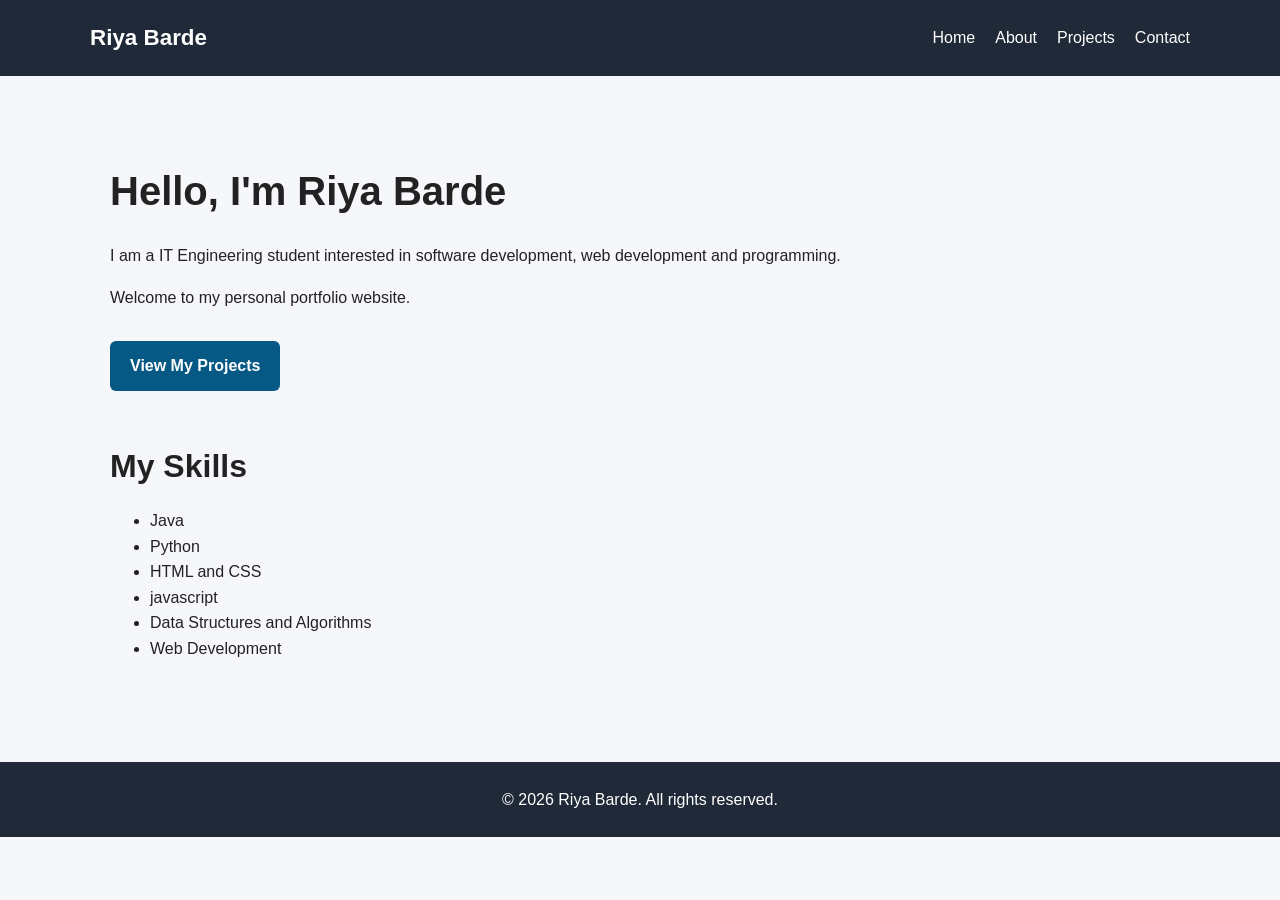
==== index.html @ 86f22471 "Add files via upload" ====
<!DOCTYPE html>
<html lang="en">
<head>
    <meta charset="UTF-8">

    <meta name="viewport" content="width=device-width, initial-scale=1.0">

    <meta name="description"
          content="Riya Barde- IT Engineering student portfolio showcasing skills, projects and contact information.">

    <meta name="author" content="Riya Barde">

    <meta name="robots" content="index, follow">

    <title>Riya Barde | IT Engineering Student</title>

    <link rel="stylesheet" href="style.css">
</head>

<body>

    <!-- Skip link helps keyboard and screen-reader users -->
    <a href="#main-content" class="skip-link">
        Skip to main content
    </a>

    <header>
        <nav aria-label="Main navigation">
            <a href="index.html" aria-label="Go to Home page">
                Riya Barde
            </a>

            <ul>
                <li><a href="index.html" aria-current="page">Home</a></li>
                <li><a href="about.html">About</a></li>
                <li><a href="projects.html">Projects</a></li>
                <li><a href="contact.html">Contact</a></li>
            </ul>
        </nav>
    </header>

    <main id="main-content">

        <section aria-labelledby="intro-heading">

            <h1 id="intro-heading">
                Hello, I'm Riya Barde
            </h1>

            <p>
                I am a IT Engineering student interested in
                software development, web development and programming.
            </p>

            <p>
                Welcome to my personal portfolio website.
            </p>

            <a href="projects.html">
                View My Projects
            </a>

        </section>

        <section aria-labelledby="skills-heading">

            <h2 id="skills-heading">My Skills</h2>

            <ul>
                <li>Java</li>
                <li>Python</li>
                <li>HTML and CSS</li>
                <li>javascript</li>
                <li>Data Structures and Algorithms</li>
                <li>Web Development</li>
            </ul>

        </section>

    </main>

    <footer>
        <p>
            &copy; 2026 Riya Barde. All rights reserved.
        </p>
    </footer>

</body>
</html>
---- style.css ----
/* ==============================
   General Styles
   ============================== */

* {
    box-sizing: border-box;
}

html {
    scroll-behavior: smooth;
}

body {
    margin: 0;
    font-family: Arial, Helvetica, sans-serif;
    line-height: 1.6;
    background-color: #f5f7fa;
    color: #222;
}

/* ==============================
   Skip Link
   ============================== */

.skip-link {
    position: absolute;
    left: -9999px;
    top: 10px;
    padding: 10px 15px;
    background-color: #000;
    color: #fff;
    text-decoration: none;
    z-index: 1000;
}

.skip-link:focus {
    left: 10px;
}

/* ==============================
   Header and Navigation
   ============================== */

header {
    background-color: #1f2937;
    padding: 20px;
}

nav {
    max-width: 1100px;
    margin: 0 auto;
    display: flex;
    justify-content: space-between;
    align-items: center;
    gap: 20px;
}

nav > a {
    color: #ffffff;
    font-size: 1.4rem;
    font-weight: bold;
    text-decoration: none;
}

nav ul {
    list-style: none;
    display: flex;
    gap: 20px;
    margin: 0;
    padding: 0;
}

nav a {
    color: #ffffff;
    text-decoration: none;
}

nav a:hover,
nav a:focus {
    text-decoration: underline;
}

nav a:focus-visible,
button:focus-visible,
input:focus-visible,
textarea:focus-visible {
    outline: 3px solid #fbbf24;
    outline-offset: 3px;
}

/* ==============================
   Main Content
   ============================== */

main {
    max-width: 1100px;
    margin: 0 auto;
    padding: 50px 20px;
}

section {
    margin-bottom: 50px;
}

h1 {
    font-size: 2.5rem;
    margin-bottom: 20px;
}

h2 {
    font-size: 2rem;
    margin-bottom: 15px;
}

h3 {
    font-size: 1.4rem;
}

p {
    max-width: 750px;
}

/* ==============================
   Links and Buttons
   ============================== */

main a {
    color: #075985;
    font-weight: bold;
}

main a:hover,
main a:focus {
    text-decoration: underline;
}

main > section:first-child a {
    display: inline-block;
    margin-top: 15px;
    padding: 12px 20px;
    background-color: #075985;
    color: #ffffff;
    text-decoration: none;
    border-radius: 6px;
}

main > section:first-child a:hover,
main > section:first-child a:focus {
    background-color: #0c4a6e;
}

/* ==============================
   Project Cards
   ============================== */

article {
    background-color: #ffffff;
    padding: 25px;
    margin-bottom: 20px;
    border-radius: 8px;
    border: 1px solid #d1d5db;
}

article h3 {
    margin-top: 0;
}

/* ==============================
   Contact Form
   ============================== */

form {
    max-width: 700px;
    background-color: #ffffff;
    padding: 30px;
    border-radius: 8px;
    border: 1px solid #d1d5db;
}

form div {
    margin-bottom: 20px;
}

label {
    display: block;
    font-weight: bold;
    margin-bottom: 8px;
}

input,
textarea {
    width: 100%;
    padding: 12px;
    font-size: 1rem;
    font-family: inherit;
    border: 2px solid #6b7280;
    border-radius: 5px;
}

textarea {
    resize: vertical;
}

button {
    padding: 12px 22px;
    font-size: 1rem;
    font-weight: bold;
    color: #ffffff;
    background-color: #075985;
    border: none;
    border-radius: 6px;
    cursor: pointer;
}

button:hover,
button:focus {
    background-color: #0c4a6e;
}

/* ==============================
   Footer
   ============================== */

footer {
    text-align: center;
    padding: 25px 20px;
    background-color: #1f2937;
    color: #ffffff;
}

footer p {
    margin: 0 auto;
}

/* ==============================
   Responsive Design
   ============================== */

@media (max-width: 700px) {

    nav {
        flex-direction: column;
        align-items: flex-start;
    }

    nav ul {
        flex-direction: column;
        gap: 10px;
    }

    h1 {
        font-size: 2rem;
    }

    h2 {
        font-size: 1.6rem;
    }

    main {
        padding: 35px 15px;
    }

    form {
        padding: 20px;
    }
}
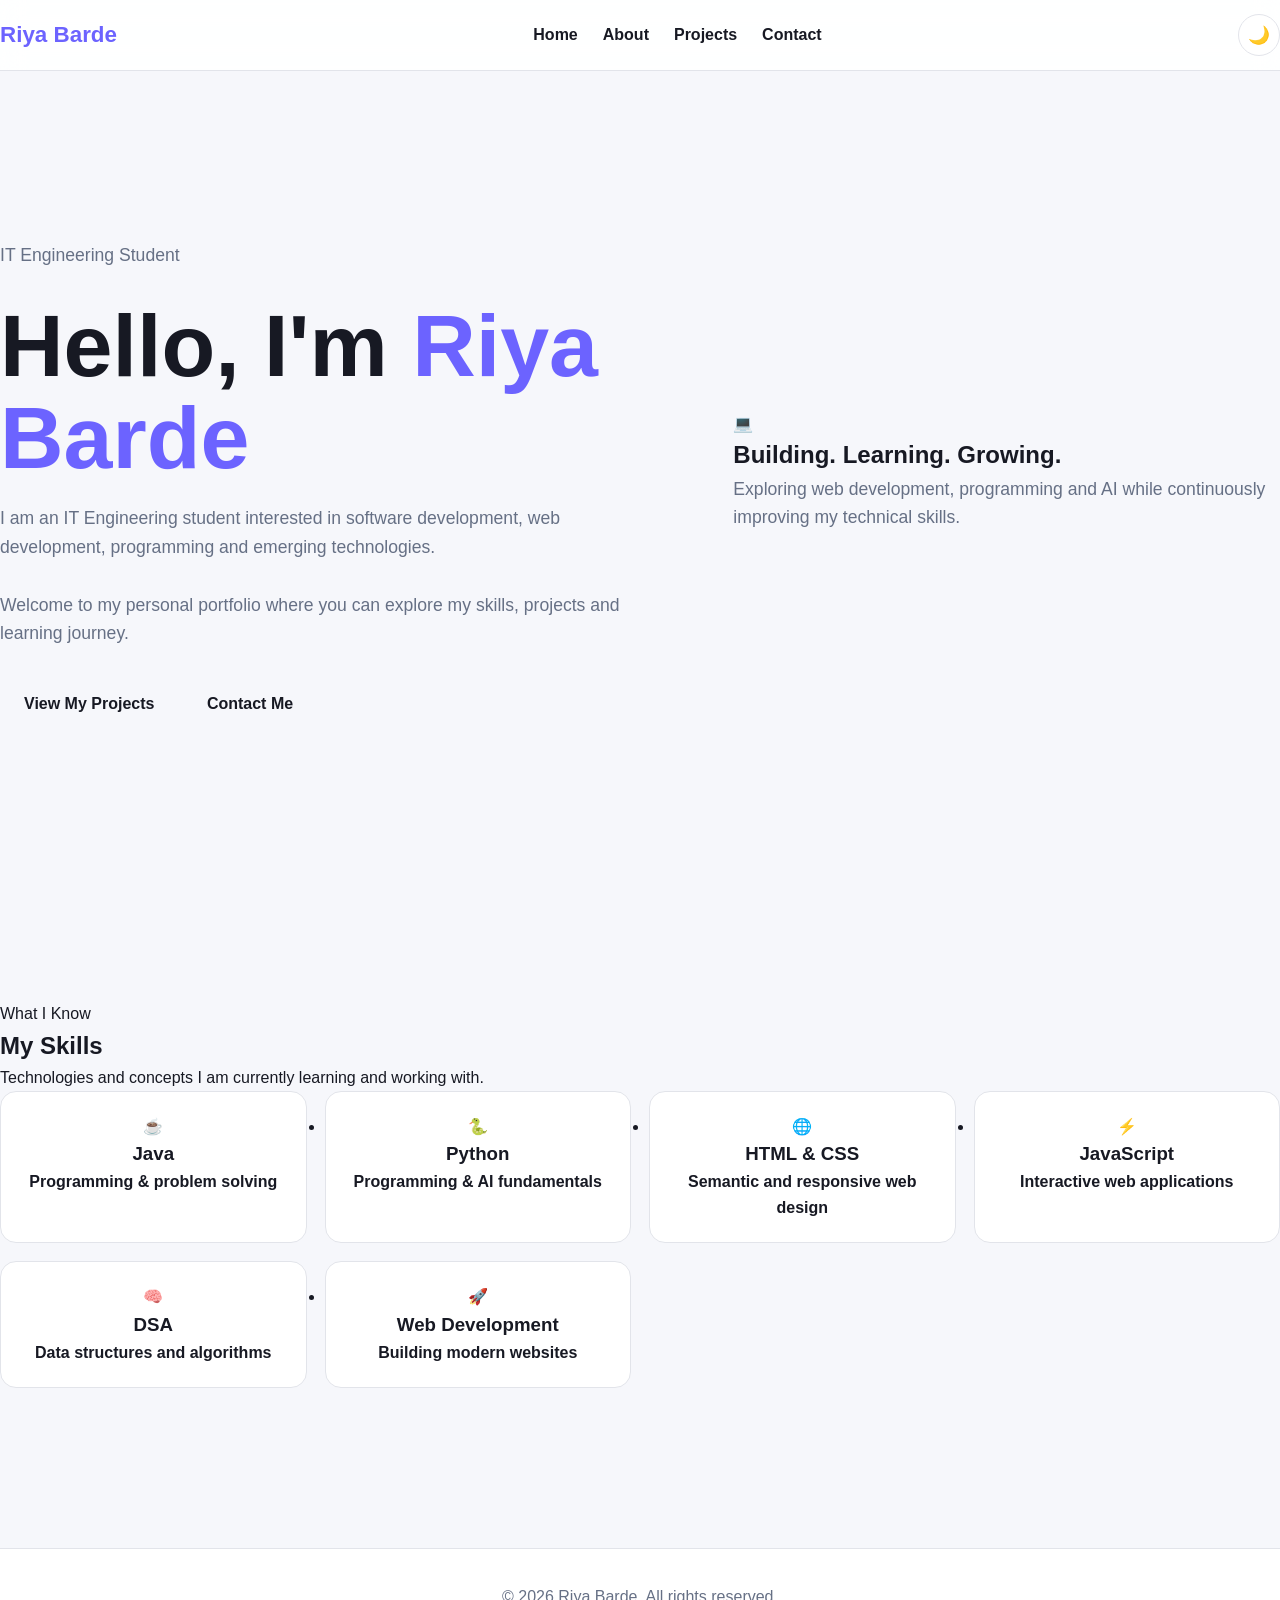
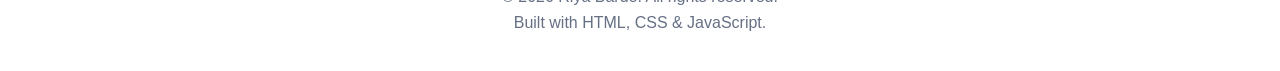
==== commit 3a210bbf: "Refactor index.html for improved structure and content Updated the HTML structure and content for be" ====
--- a/index.html
+++ b/index.html
@@ -1,90 +1,194 @@
+<!DOCTYPE html>
 
-<!DOCTYPE html>
 <html lang="en">
 <head>
     <meta charset="UTF-8">
-
     <meta name="viewport" content="width=device-width, initial-scale=1.0">
 
-    <meta name="description"
-          content="Riya Barde- IT Engineering student portfolio showcasing skills, projects and contact information.">
 
-    <meta name="author" content="Riya Barde">
+<meta name="description"
+      content="Riya Barde - IT Engineering student portfolio showcasing skills, projects and contact information.">
+<meta name="author" content="Riya Barde">
+<meta name="robots" content="index, follow">
 
-    <meta name="robots" content="index, follow">
+<title>Riya Barde | IT Engineering Student</title>
 
-    <title>Riya Barde | IT Engineering Student</title>
+<link rel="stylesheet" href="style.css">
 
-    <link rel="stylesheet" href="style.css">
+
 </head>
 
 <body>
 
-    <!-- Skip link helps keyboard and screen-reader users -->
-    <a href="#main-content" class="skip-link">
-        Skip to main content
-    </a>
 
-    <header>
-        <nav aria-label="Main navigation">
-            <a href="index.html" aria-label="Go to Home page">
-                Riya Barde
-            </a>
+<a href="#main-content" class="skip-link">Skip to main content</a>
 
-            <ul>
-                <li><a href="index.html" aria-current="page">Home</a></li>
-                <li><a href="about.html">About</a></li>
-                <li><a href="projects.html">Projects</a></li>
-                <li><a href="contact.html">Contact</a></li>
-            </ul>
-        </nav>
-    </header>
+<!-- Header -->
+<header class="site-header">
+    <nav class="navbar" aria-label="Main navigation">
 
-    <main id="main-content">
+        <a href="index.html" class="logo" aria-label="Go to Home page">
+            Riya Barde
+        </a>
 
-        <section aria-labelledby="intro-heading">
+        <ul class="nav-links">
+            <li>
+                <a href="index.html" class="active" aria-current="page">
+                    Home
+                </a>
+            </li>
+
+            <li>
+                <a href="about.html">About</a>
+            </li>
+
+            <li>
+                <a href="projects.html">Projects</a>
+            </li>
+
+            <li>
+                <a href="contact.html">Contact</a>
+            </li>
+        </ul>
+
+        <!-- Dark / Light Mode -->
+        <button
+            id="theme-toggle"
+            class="theme-toggle"
+            type="button"
+            aria-label="Toggle dark mode">
+            🌙
+        </button>
+
+    </nav>
+</header>
+
+<!-- Main Content -->
+<main id="main-content">
+
+    <!-- Hero Section -->
+    <section class="hero section-container" aria-labelledby="intro-heading">
+
+        <div class="hero-content">
+
+            <p class="eyebrow">IT Engineering Student</p>
 
             <h1 id="intro-heading">
-                Hello, I'm Riya Barde
+                Hello, I'm <span>Riya Barde</span>
             </h1>
 
-            <p>
-                I am a IT Engineering student interested in
-                software development, web development and programming.
+            <p class="hero-text">
+                I am an IT Engineering student interested in software development,
+                web development, programming and emerging technologies.
             </p>
 
-            <p>
-                Welcome to my personal portfolio website.
+            <p class="hero-description">
+                Welcome to my personal portfolio where you can explore my skills,
+                projects and learning journey.
             </p>
 
-            <a href="projects.html">
-                View My Projects
-            </a>
+            <div class="hero-buttons">
+                <a href="projects.html" class="btn primary-btn">
+                    View My Projects
+                </a>
 
-        </section>
+                <a href="contact.html" class="btn secondary-btn">
+                    Contact Me
+                </a>
+            </div>
 
-        <section aria-labelledby="skills-heading">
+        </div>
+
+        <div class="hero-card">
+
+            <div class="hero-card-icon">💻</div>
+
+            <h2>Building. Learning. Growing.</h2>
+
+            <p>
+                Exploring web development, programming and AI while
+                continuously improving my technical skills.
+            </p>
+
+        </div>
+
+    </section>
+
+    <!-- Skills Section -->
+    <section class="section-container" aria-labelledby="skills-heading">
+
+        <div class="section-heading">
+            <p class="eyebrow">What I Know</p>
 
             <h2 id="skills-heading">My Skills</h2>
 
-            <ul>
-                <li>Java</li>
-                <li>Python</li>
-                <li>HTML and CSS</li>
-                <li>javascript</li>
-                <li>Data Structures and Algorithms</li>
-                <li>Web Development</li>
-            </ul>
+            <p>
+                Technologies and concepts I am currently learning and working with.
+            </p>
+        </div>
 
-        </section>
+        <ul class="skills-grid">
 
-    </main>
+            <li class="skill-card">
+                <span>☕</span>
+                <h3>Java</h3>
+                <p>Programming & problem solving</p>
+            </li>
 
-    <footer>
+            <li class="skill-card">
+                <span>🐍</span>
+                <h3>Python</h3>
+                <p>Programming & AI fundamentals</p>
+            </li>
+
+            <li class="skill-card">
+                <span>🌐</span>
+                <h3>HTML & CSS</h3>
+                <p>Semantic and responsive web design</p>
+            </li>
+
+            <li class="skill-card">
+                <span>⚡</span>
+                <h3>JavaScript</h3>
+                <p>Interactive web applications</p>
+            </li>
+
+            <li class="skill-card">
+                <span>🧠</span>
+                <h3>DSA</h3>
+                <p>Data structures and algorithms</p>
+            </li>
+
+            <li class="skill-card">
+                <span>🚀</span>
+                <h3>Web Development</h3>
+                <p>Building modern websites</p>
+            </li>
+
+        </ul>
+
+    </section>
+
+</main>
+
+<!-- Footer -->
+<footer class="site-footer">
+
+    <div class="footer-content">
         <p>
             &copy; 2026 Riya Barde. All rights reserved.
         </p>
-    </footer>
+
+        <p>
+            Built with HTML, CSS & JavaScript.
+        </p>
+    </div>
+
+</footer>
+
+<!-- JavaScript -->
+<script src="script.js"></script>
+
 
 </body>
-</html>+</html>
--- a/style.css
+++ b/style.css
@@ -1,8 +1,59 @@
-/* ==============================
-   General Styles
-   ============================== */
+/* ================================
+   ROOT VARIABLES
+================================ */
+
+:root {
+    --bg-color: #f6f7fb;
+    --surface-color: #ffffff;
+    --surface-light: #f0f2f8;
+
+    --text-color: #171923;
+    --muted-text: #667085;
+
+    --primary-color: #6c63ff;
+    --primary-dark: #5548e8;
+
+    --border-color: #e2e4ea;
+
+    --shadow: 0 10px 30px rgba(0, 0, 0, 0.08);
+    --shadow-hover: 0 18px 40px rgba(0, 0, 0, 0.14);
+
+    --radius: 16px;
+    --max-width: 1150px;
+
+    --transition: 0.3s ease;
+}
+
+
+/* ================================
+   DARK MODE
+================================ */
+
+[data-theme="dark"] {
+    --bg-color: #10131a;
+    --surface-color: #181c25;
+    --surface-light: #202532;
+
+    --text-color: #f4f6fb;
+    --muted-text: #aab2c3;
+
+    --primary-color: #8b83ff;
+    --primary-dark: #7067ff;
+
+    --border-color: #303746;
+
+    --shadow: 0 15px 40px rgba(0, 0, 0, 0.30);
+    --shadow-hover: 0 20px 50px rgba(0, 0, 0, 0.40);
+}
+
+
+/* ================================
+   RESET
+================================ */
 
 * {
+    margin: 0;
+    padding: 0;
     box-sizing: border-box;
 }
 
@@ -11,256 +62,664 @@
 }
 
 body {
-    margin: 0;
     font-family: Arial, Helvetica, sans-serif;
+    background: var(--bg-color);
+    color: var(--text-color);
     line-height: 1.6;
-    background-color: #f5f7fa;
-    color: #222;
-}
-
-/* ==============================
-   Skip Link
-   ============================== */
+    transition:
+        background-color var(--transition),
+        color var(--transition);
+}
+
+img {
+    max-width: 100%;
+    display: block;
+}
+
+a {
+    color: inherit;
+    text-decoration: none;
+}
+
+button,
+input,
+textarea {
+    font: inherit;
+}
+
+
+/* ================================
+   ACCESSIBILITY
+================================ */
 
 .skip-link {
     position: absolute;
-    left: -9999px;
+    top: -50px;
+    left: 20px;
+    background: var(--primary-color);
+    color: white;
+    padding: 10px 16px;
+    border-radius: 8px;
+    z-index: 9999;
+}
+
+.skip-link:focus {
     top: 10px;
-    padding: 10px 15px;
-    background-color: #000;
-    color: #fff;
-    text-decoration: none;
+}
+
+:focus-visible {
+    outline: 3px solid var(--primary-color);
+    outline-offset: 3px;
+}
+
+
+/* ================================
+   CONTAINER
+================================ */
+
+.container {
+    width: min(92%, var(--max-width));
+    margin: auto;
+}
+
+
+/* ================================
+   HEADER
+================================ */
+
+.site-header {
+    position: sticky;
+    top: 0;
     z-index: 1000;
-}
-
-.skip-link:focus {
-    left: 10px;
-}
-
-/* ==============================
-   Header and Navigation
-   ============================== */
-
-header {
-    background-color: #1f2937;
+
+    background: rgba(255, 255, 255, 0.9);
+    backdrop-filter: blur(12px);
+
+    border-bottom: 1px solid var(--border-color);
+
+    transition:
+        background-color var(--transition),
+        border-color var(--transition);
+}
+
+[data-theme="dark"] .site-header {
+    background: rgba(16, 19, 26, 0.92);
+}
+
+.navbar {
+    min-height: 70px;
+
+    display: flex;
+    align-items: center;
+    justify-content: space-between;
+
+    gap: 20px;
+}
+
+.logo {
+    font-size: 1.4rem;
+    font-weight: 800;
+    color: var(--primary-color);
+}
+
+.nav-links {
+    display: flex;
+    align-items: center;
+    gap: 25px;
+    list-style: none;
+}
+
+.nav-links a {
+    font-weight: 600;
+    color: var(--text-color);
+    transition: color var(--transition);
+}
+
+.nav-links a:hover {
+    color: var(--primary-color);
+}
+
+
+/* ================================
+   THEME BUTTON
+================================ */
+
+.theme-toggle {
+    width: 42px;
+    height: 42px;
+
+    border: 1px solid var(--border-color);
+    border-radius: 50%;
+
+    background: var(--surface-color);
+    color: var(--text-color);
+
+    cursor: pointer;
+
+    display: flex;
+    align-items: center;
+    justify-content: center;
+
+    font-size: 1.1rem;
+
+    transition:
+        background-color var(--transition),
+        transform var(--transition),
+        border-color var(--transition);
+}
+
+.theme-toggle:hover {
+    transform: rotate(15deg) scale(1.08);
+    border-color: var(--primary-color);
+}
+
+
+/* ================================
+   HERO
+================================ */
+
+.hero {
+    min-height: calc(100vh - 70px);
+
+    display: flex;
+    align-items: center;
+
+    padding: 80px 0;
+}
+
+.hero-content {
+    max-width: 750px;
+}
+
+.hero h1 {
+    font-size: clamp(2.5rem, 7vw, 5rem);
+    line-height: 1.05;
+    margin-bottom: 20px;
+}
+
+.hero h1 span {
+    color: var(--primary-color);
+}
+
+.hero p {
+    max-width: 650px;
+
+    font-size: 1.1rem;
+    color: var(--muted-text);
+
+    margin-bottom: 30px;
+}
+
+
+/* ================================
+   BUTTONS
+================================ */
+
+.btn {
+    display: inline-flex;
+    align-items: center;
+    justify-content: center;
+
+    padding: 12px 22px;
+
+    border-radius: 10px;
+    border: 2px solid transparent;
+
+    font-weight: 700;
+
+    cursor: pointer;
+
+    transition:
+        transform var(--transition),
+        background-color var(--transition),
+        box-shadow var(--transition);
+}
+
+.btn-primary {
+    background: var(--primary-color);
+    color: white;
+}
+
+.btn-primary:hover {
+    background: var(--primary-dark);
+    transform: translateY(-3px);
+    box-shadow: var(--shadow-hover);
+}
+
+.btn-secondary {
+    background: transparent;
+    color: var(--text-color);
+    border-color: var(--border-color);
+}
+
+.btn-secondary:hover {
+    border-color: var(--primary-color);
+    color: var(--primary-color);
+}
+
+
+/* ================================
+   SECTION
+================================ */
+
+section {
+    padding: 80px 0;
+}
+
+.section-title {
+    text-align: center;
+    margin-bottom: 45px;
+}
+
+.section-title h2 {
+    font-size: clamp(2rem, 5vw, 3rem);
+    margin-bottom: 10px;
+}
+
+.section-title p {
+    color: var(--muted-text);
+}
+
+
+/* ================================
+   PAGE HERO
+================================ */
+
+.page-hero {
+    padding: 90px 0 50px;
+    text-align: center;
+}
+
+.page-hero h1 {
+    font-size: clamp(2.4rem, 6vw, 4rem);
+    margin-bottom: 15px;
+}
+
+.page-hero p {
+    color: var(--muted-text);
+    max-width: 650px;
+    margin: auto;
+}
+
+
+/* ================================
+   CARDS
+================================ */
+
+.card {
+    background: var(--surface-color);
+
+    border: 1px solid var(--border-color);
+    border-radius: var(--radius);
+
+    padding: 25px;
+
+    box-shadow: var(--shadow);
+
+    transition:
+        transform var(--transition),
+        box-shadow var(--transition),
+        background-color var(--transition),
+        border-color var(--transition);
+}
+
+.card:hover {
+    transform: translateY(-7px);
+    box-shadow: var(--shadow-hover);
+}
+
+
+/* ================================
+   SKILLS
+================================ */
+
+.skills-grid {
+    display: grid;
+
+    grid-template-columns: repeat(2, 1fr);
+
+    gap: 18px;
+}
+
+.skill-card {
+    background: var(--surface-color);
+
+    border: 1px solid var(--border-color);
+    border-radius: var(--radius);
+
+    padding: 22px;
+
+    text-align: center;
+
+    font-weight: 700;
+
+    transition:
+        transform var(--transition),
+        border-color var(--transition),
+        box-shadow var(--transition);
+}
+
+.skill-card:hover {
+    transform: translateY(-5px);
+    border-color: var(--primary-color);
+    box-shadow: var(--shadow);
+}
+
+
+/* ================================
+   ABOUT
+================================ */
+
+.about-grid {
+    display: grid;
+    gap: 30px;
+}
+
+.about-text p {
+    color: var(--muted-text);
+    margin-bottom: 15px;
+}
+
+.interests-grid {
+    display: grid;
+    grid-template-columns: repeat(2, 1fr);
+    gap: 15px;
+}
+
+.interest {
+    background: var(--surface-light);
+
+    border: 1px solid var(--border-color);
+    border-radius: 12px;
+
     padding: 20px;
-}
-
-nav {
-    max-width: 1100px;
-    margin: 0 auto;
+
+    text-align: center;
+
+    transition:
+        background-color var(--transition),
+        transform var(--transition);
+}
+
+.interest:hover {
+    transform: translateY(-4px);
+}
+
+
+/* ================================
+   PROJECTS
+================================ */
+
+.projects-grid {
+    display: grid;
+    gap: 25px;
+}
+
+.project-card {
+    background: var(--surface-color);
+
+    border: 1px solid var(--border-color);
+    border-radius: var(--radius);
+
+    padding: 28px;
+
+    box-shadow: var(--shadow);
+
+    transition:
+        transform var(--transition),
+        box-shadow var(--transition),
+        border-color var(--transition);
+}
+
+.project-card:hover {
+    transform: translateY(-8px);
+    box-shadow: var(--shadow-hover);
+    border-color: var(--primary-color);
+}
+
+.project-card h3 {
+    margin-bottom: 12px;
+    color: var(--primary-color);
+}
+
+.project-card p {
+    color: var(--muted-text);
+    margin-bottom: 20px;
+}
+
+.project-tags {
     display: flex;
-    justify-content: space-between;
-    align-items: center;
-    gap: 20px;
-}
-
-nav > a {
-    color: #ffffff;
-    font-size: 1.4rem;
-    font-weight: bold;
-    text-decoration: none;
-}
-
-nav ul {
-    list-style: none;
-    display: flex;
-    gap: 20px;
-    margin: 0;
-    padding: 0;
-}
-
-nav a {
-    color: #ffffff;
-    text-decoration: none;
-}
-
-nav a:hover,
-nav a:focus {
-    text-decoration: underline;
-}
-
-nav a:focus-visible,
-button:focus-visible,
-input:focus-visible,
-textarea:focus-visible {
-    outline: 3px solid #fbbf24;
-    outline-offset: 3px;
-}
-
-/* ==============================
-   Main Content
-   ============================== */
-
-main {
-    max-width: 1100px;
-    margin: 0 auto;
-    padding: 50px 20px;
-}
-
-section {
-    margin-bottom: 50px;
-}
-
-h1 {
-    font-size: 2.5rem;
+    flex-wrap: wrap;
+    gap: 8px;
+}
+
+.project-tags span {
+    background: var(--surface-light);
+
+    border: 1px solid var(--border-color);
+
+    padding: 6px 10px;
+
+    border-radius: 20px;
+
+    font-size: 0.85rem;
+}
+
+
+/* ================================
+   CONTACT
+================================ */
+
+.contact-section {
+    max-width: 800px;
+    margin: auto;
+}
+
+.contact-form {
+    background: var(--surface-color);
+
+    border: 1px solid var(--border-color);
+    border-radius: var(--radius);
+
+    padding: 30px;
+
+    box-shadow: var(--shadow);
+}
+
+.form-group {
     margin-bottom: 20px;
 }
 
-h2 {
-    font-size: 2rem;
-    margin-bottom: 15px;
-}
-
-h3 {
-    font-size: 1.4rem;
-}
-
-p {
-    max-width: 750px;
-}
-
-/* ==============================
-   Links and Buttons
-   ============================== */
-
-main a {
-    color: #075985;
-    font-weight: bold;
-}
-
-main a:hover,
-main a:focus {
-    text-decoration: underline;
-}
-
-main > section:first-child a {
-    display: inline-block;
-    margin-top: 15px;
-    padding: 12px 20px;
-    background-color: #075985;
-    color: #ffffff;
-    text-decoration: none;
-    border-radius: 6px;
-}
-
-main > section:first-child a:hover,
-main > section:first-child a:focus {
-    background-color: #0c4a6e;
-}
-
-/* ==============================
-   Project Cards
-   ============================== */
-
-article {
-    background-color: #ffffff;
-    padding: 25px;
-    margin-bottom: 20px;
-    border-radius: 8px;
-    border: 1px solid #d1d5db;
-}
-
-article h3 {
-    margin-top: 0;
-}
-
-/* ==============================
-   Contact Form
-   ============================== */
-
-form {
-    max-width: 700px;
-    background-color: #ffffff;
-    padding: 30px;
-    border-radius: 8px;
-    border: 1px solid #d1d5db;
-}
-
-form div {
-    margin-bottom: 20px;
-}
-
-label {
+.form-group label {
     display: block;
-    font-weight: bold;
+
     margin-bottom: 8px;
-}
-
-input,
-textarea {
+
+    font-weight: 700;
+}
+
+.form-group input,
+.form-group textarea {
     width: 100%;
-    padding: 12px;
-    font-size: 1rem;
-    font-family: inherit;
-    border: 2px solid #6b7280;
-    border-radius: 5px;
-}
-
-textarea {
+
+    padding: 13px 15px;
+
+    background: var(--bg-color);
+    color: var(--text-color);
+
+    border: 1px solid var(--border-color);
+    border-radius: 10px;
+
+    outline: none;
+
+    transition:
+        border-color var(--transition),
+        background-color var(--transition);
+}
+
+.form-group input:focus,
+.form-group textarea:focus {
+    border-color: var(--primary-color);
+}
+
+.form-group textarea {
+    min-height: 150px;
     resize: vertical;
 }
 
-button {
-    padding: 12px 22px;
-    font-size: 1rem;
-    font-weight: bold;
-    color: #ffffff;
-    background-color: #075985;
-    border: none;
-    border-radius: 6px;
-    cursor: pointer;
-}
-
-button:hover,
-button:focus {
-    background-color: #0c4a6e;
-}
-
-/* ==============================
-   Footer
-   ============================== */
-
-footer {
+
+/* ================================
+   FOOTER
+================================ */
+
+.site-footer {
+    margin-top: 60px;
+
+    padding: 35px 0;
+
+    background: var(--surface-color);
+
+    border-top: 1px solid var(--border-color);
+
     text-align: center;
-    padding: 25px 20px;
-    background-color: #1f2937;
-    color: #ffffff;
-}
-
-footer p {
-    margin: 0 auto;
-}
-
-/* ==============================
-   Responsive Design
-   ============================== */
-
-@media (max-width: 700px) {
-
-    nav {
-        flex-direction: column;
-        align-items: flex-start;
-    }
-
-    nav ul {
-        flex-direction: column;
-        gap: 10px;
-    }
-
-    h1 {
-        font-size: 2rem;
-    }
-
-    h2 {
-        font-size: 1.6rem;
-    }
-
-    main {
-        padding: 35px 15px;
-    }
-
-    form {
+
+    color: var(--muted-text);
+
+    transition:
+        background-color var(--transition),
+        border-color var(--transition);
+}
+
+
+/* ================================
+   TABLET
+================================ */
+
+@media (min-width: 600px) {
+
+    .skills-grid {
+        grid-template-columns: repeat(3, 1fr);
+    }
+
+    .interests-grid {
+        grid-template-columns: repeat(3, 1fr);
+    }
+
+    .projects-grid {
+        grid-template-columns: repeat(2, 1fr);
+    }
+}
+
+
+/* ================================
+   DESKTOP
+================================ */
+
+@media (min-width: 900px) {
+
+    .about-grid {
+        grid-template-columns: 1.3fr 1fr;
+        align-items: start;
+    }
+
+    .skills-grid {
+        grid-template-columns: repeat(4, 1fr);
+    }
+
+    .projects-grid {
+        grid-template-columns: repeat(3, 1fr);
+    }
+
+    .hero {
+        padding: 100px 0;
+    }
+}
+
+
+/* ================================
+   LARGE DESKTOP
+================================ */
+
+@media (min-width: 1200px) {
+
+    .hero h1 {
+        font-size: 5.5rem;
+    }
+
+    section {
+        padding: 100px 0;
+    }
+}
+
+
+/* ================================
+   MOBILE
+================================ */
+
+@media (max-width: 599px) {
+
+    .navbar {
+        flex-wrap: wrap;
+        padding: 12px 0;
+    }
+
+    .nav-links {
+        order: 3;
+
+        width: 100%;
+
+        justify-content: center;
+
+        gap: 15px;
+
+        overflow-x: auto;
+
+        padding-bottom: 5px;
+    }
+
+    .nav-links a {
+        font-size: 0.9rem;
+        white-space: nowrap;
+    }
+
+    .hero {
+        min-height: auto;
+        padding: 70px 0;
+    }
+
+    .hero h1 {
+        font-size: 2.7rem;
+    }
+
+    section {
+        padding: 60px 0;
+    }
+
+    .skills-grid,
+    .interests-grid {
+        grid-template-columns: 1fr;
+    }
+
+    .contact-form {
         padding: 20px;
     }
-}+}
+
+
+/* ================================
+   REDUCED MOTION
+================================ */
+
+@media (prefers-reduced-motion: reduce) {
+
+    html {
+        scroll-behavior: auto;
+    }
+
+    *,
+    *::before,
+    *::after {
+        transition: none !important;
+        animation: none !important;
+    }
+}
